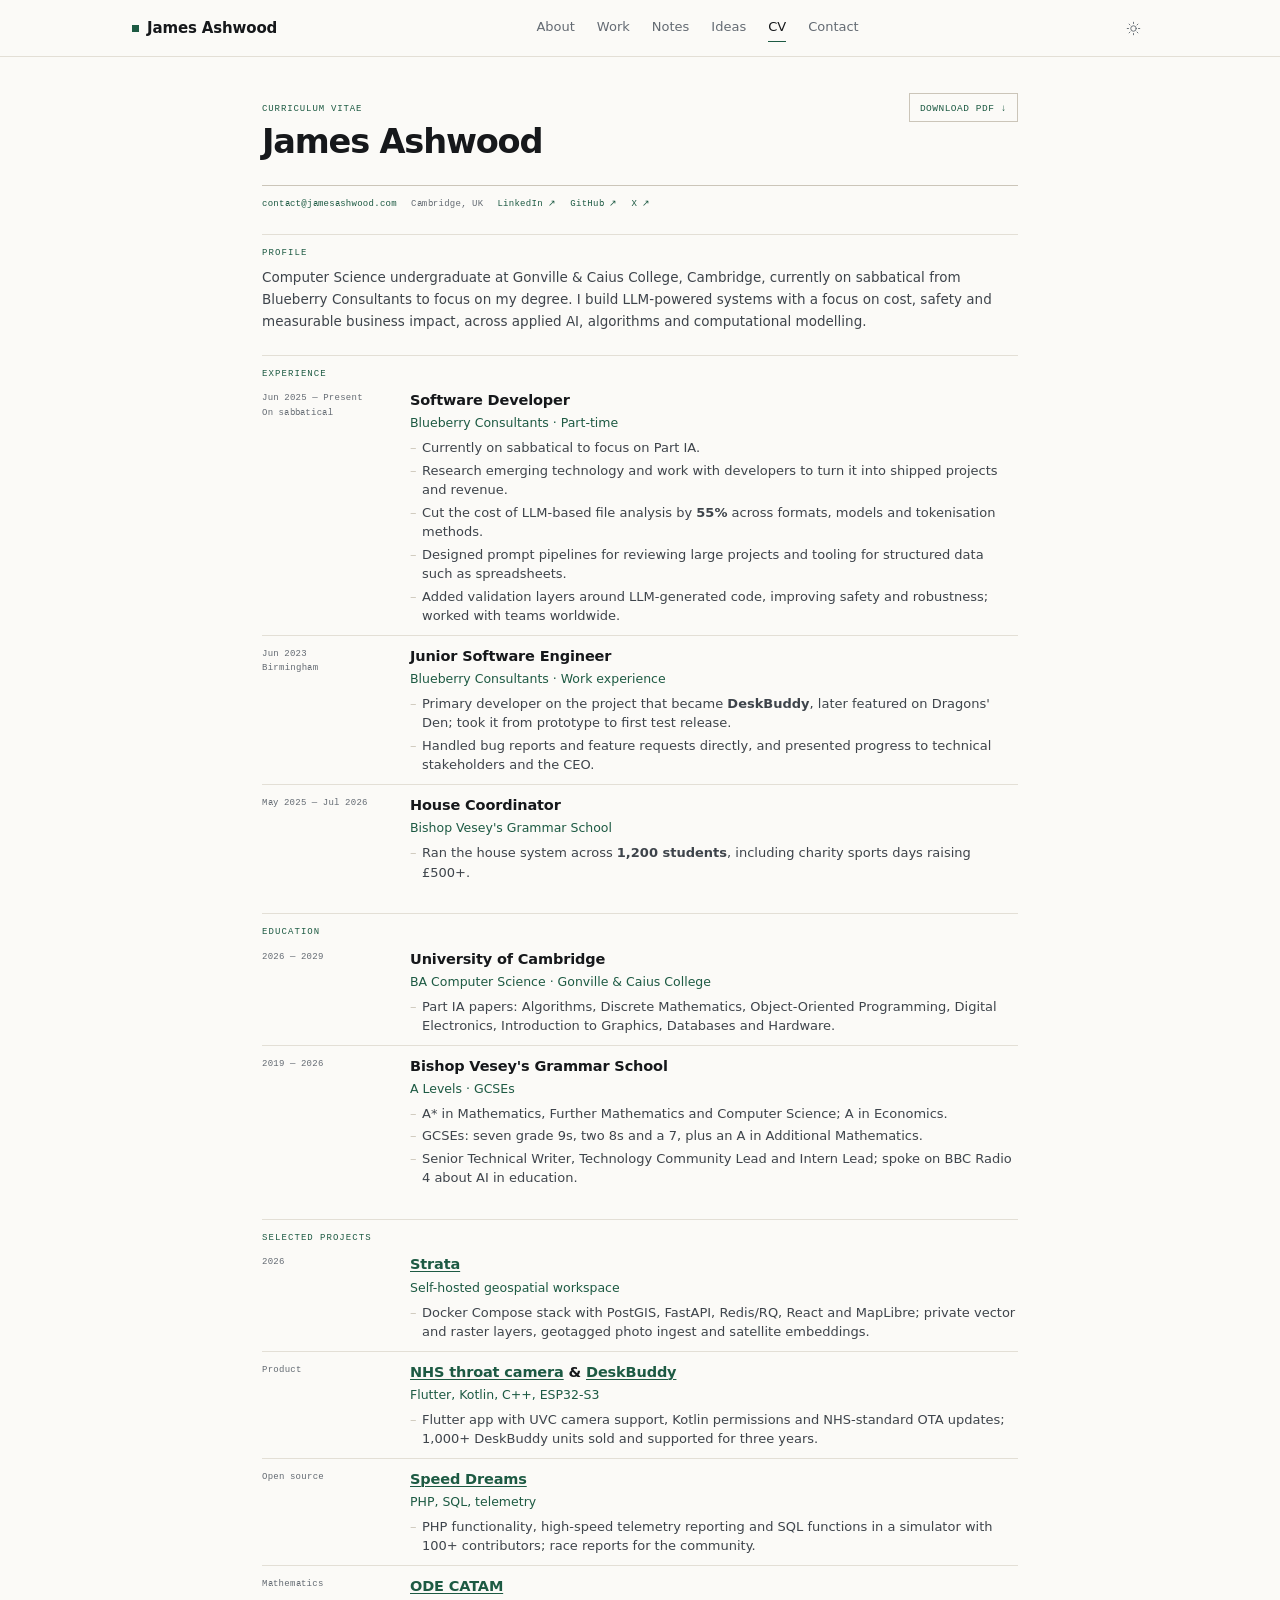
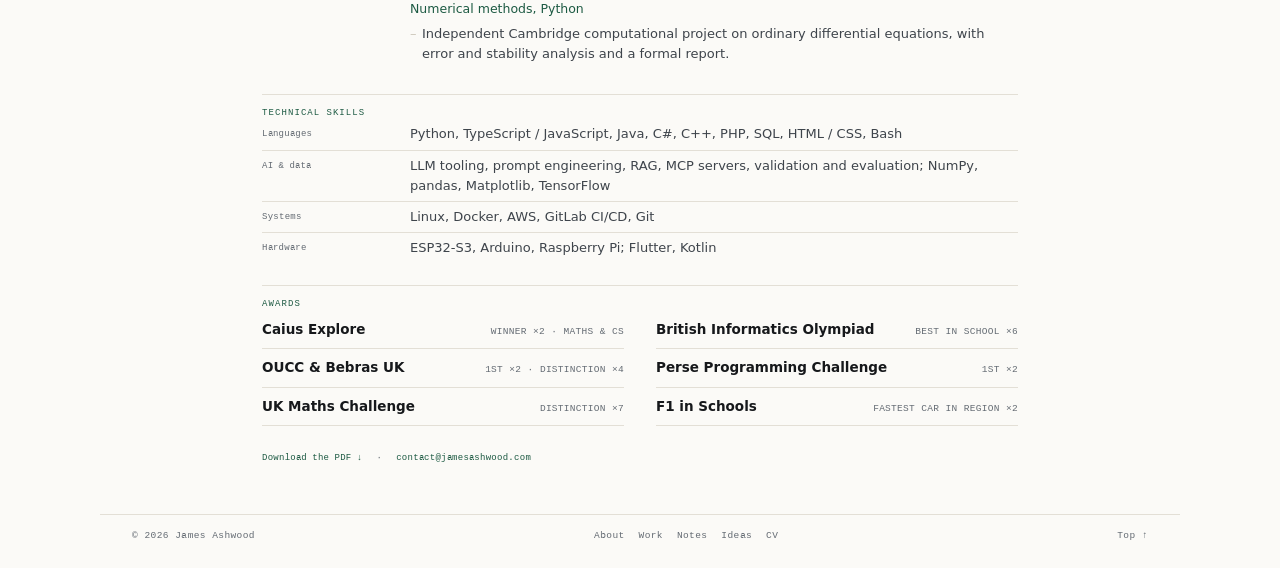
==== cv/index.html @ 09a89faf "jamesashwood.com" ====
<!doctype html>
<html lang="en-GB">
<head>
<meta charset="utf-8">
<meta name="viewport" content="width=device-width, initial-scale=1">
<title>CV — James Ashwood</title>
<meta name="description" content="Curriculum vitae for James Ashwood: software engineer and Computer Science undergraduate at Gonville &amp; Caius, Cambridge.">
<link rel="canonical" href="https://www.jamesashwood.com/cv/">
<meta name="author" content="James Ashwood">
<meta name="theme-color" content="#fbfaf7" media="(prefers-color-scheme: light)">
<meta name="theme-color" content="#101210" media="(prefers-color-scheme: dark)">

<meta property="og:type" content="website">
<meta property="og:url" content="https://www.jamesashwood.com/cv/">
<meta property="og:title" content="CV — James Ashwood">
<meta property="og:description" content="Software engineer and Computer Science undergraduate at Gonville &amp; Caius, Cambridge.">
<meta property="og:image" content="https://www.jamesashwood.com/assets/og.png">
<meta name="twitter:card" content="summary_large_image">

<link rel="icon" href="/assets/favicon.svg?v=5" type="image/svg+xml">
<link rel="preload" href="/assets/fonts/newsreader-latin.woff2" as="font" type="font/woff2" crossorigin>
<link rel="stylesheet" href="/assets/styles.css?v=5">
<script>
  (function () {
    try {
      var saved = localStorage.getItem('theme');
      document.documentElement.dataset.theme = saved || (matchMedia('(prefers-color-scheme: dark)').matches ? 'dark' : 'light');
    } catch (e) {}
  })();
</script>
</head>
<body>
<a class="skip-link" href="#main">Skip to content</a>

<header class="masthead" id="top">
  <div class="shell masthead-inner">
    <a class="wordmark" href="/" aria-label="James Ashwood, home">
      <span class="wordmark-mark" aria-hidden="true"></span>
      <span>James Ashwood</span>
    </a>
    <nav class="nav" id="nav" aria-label="Primary">
      <a href="/">About</a>
      <a href="/work/">Work</a>
      <a href="/notes/">Notes</a>
      <a href="/ideas/">Ideas</a>
      <a class="active" href="/cv/">CV</a>
      <a href="/#contact">Contact</a>
    </nav>
    <div class="masthead-tools">
      <button class="theme-toggle" id="theme-toggle" type="button" aria-label="Switch colour theme">
        <svg class="icon-sun" viewBox="0 0 24 24" aria-hidden="true"><circle cx="12" cy="12" r="4.4"/><path d="M12 2v2M12 20v2M4.93 4.93l1.41 1.41M17.66 17.66l1.41 1.41M2 12h2M20 12h2M4.93 19.07l1.41-1.41M17.66 6.34l1.41-1.41"/></svg>
        <svg class="icon-moon" viewBox="0 0 24 24" aria-hidden="true"><path d="M20 14.5A8.5 8.5 0 0 1 9.5 4a8.5 8.5 0 1 0 10.5 10.5Z"/></svg>
      </button>
      <button class="menu-toggle" id="menu-toggle" type="button" aria-label="Open menu" aria-expanded="false" aria-controls="nav">
        <span></span><span></span>
      </button>
    </div>
  </div>
</header>

<main id="main" class="cv-page">
  <header class="cv-top">
    <div>
      <p class="page-kicker">Curriculum vitae</p>
      <h1>James Ashwood</h1>
    </div>
    <a class="cv-download" href="/cv/james-ashwood-cv.pdf" target="_blank" rel="noopener">Download PDF ↓</a>
  </header>

  <div class="cv-contact">
    <a href="mailto:contact@jamesashwood.com">contact@jamesashwood.com</a>
    <span>Cambridge, UK</span>
    <a href="https://www.linkedin.com/in/james-ashwood-80a840262/" target="_blank" rel="noopener">LinkedIn ↗</a>
    <a href="https://github.com/ja927cam" target="_blank" rel="noopener">GitHub ↗</a>
    <a href="https://x.com/JimmyAshwood" target="_blank" rel="noopener">X ↗</a>
  </div>

  <section class="cv-section">
    <h2>Profile</h2>
    <p>
      Computer Science undergraduate at Gonville &amp; Caius College, Cambridge, currently on
      sabbatical from Blueberry Consultants to focus on my degree. I build LLM-powered systems
      with a focus on cost, safety and measurable business impact, across applied AI, algorithms
      and computational modelling.
    </p>
  </section>

  <section class="cv-section">
    <h2>Experience</h2>

    <div class="cv-role">
      <div class="cv-when">Jun 2025 — Present<br>On sabbatical</div>
      <div>
        <h3>Software Developer</h3>
        <p class="cv-org">Blueberry Consultants · Part-time</p>
        <ul>
          <li>Currently on sabbatical to focus on Part IA.</li>
          <li>Research emerging technology and work with developers to turn it into shipped projects and revenue.</li>
          <li>Cut the cost of LLM-based file analysis by <strong>55%</strong> across formats, models and tokenisation methods.</li>
          <li>Designed prompt pipelines for reviewing large projects and tooling for structured data such as spreadsheets.</li>
          <li>Added validation layers around LLM-generated code, improving safety and robustness; worked with teams worldwide.</li>
        </ul>
      </div>
    </div>

    <div class="cv-role">
      <div class="cv-when">Jun 2023<br>Birmingham</div>
      <div>
        <h3>Junior Software Engineer</h3>
        <p class="cv-org">Blueberry Consultants · Work experience</p>
        <ul>
          <li>Primary developer on the project that became <strong>DeskBuddy</strong>, later featured on Dragons' Den; took it from prototype to first test release.</li>
          <li>Handled bug reports and feature requests directly, and presented progress to technical stakeholders and the CEO.</li>
        </ul>
      </div>
    </div>

    <div class="cv-role">
      <div class="cv-when">May 2025 — Jul 2026</div>
      <div>
        <h3>House Coordinator</h3>
        <p class="cv-org">Bishop Vesey's Grammar School</p>
        <ul>
          <li>Ran the house system across <strong>1,200 students</strong>, including charity sports days raising £500+.</li>
        </ul>
      </div>
    </div>
  </section>

  <section class="cv-section">
    <h2>Education</h2>

    <div class="cv-role">
      <div class="cv-when">2026 — 2029</div>
      <div>
        <h3>University of Cambridge</h3>
        <p class="cv-org">BA Computer Science · Gonville &amp; Caius College</p>
        <ul>
          <li>Part IA papers: Algorithms, Discrete Mathematics, Object-Oriented Programming, Digital Electronics, Introduction to Graphics, Databases and Hardware.</li>
        </ul>
      </div>
    </div>

    <div class="cv-role">
      <div class="cv-when">2019 — 2026</div>
      <div>
        <h3>Bishop Vesey's Grammar School</h3>
        <p class="cv-org">A Levels · GCSEs</p>
        <ul>
          <li>A* in Mathematics, Further Mathematics and Computer Science; A in Economics.</li>
          <li>GCSEs: seven grade 9s, two 8s and a 7, plus an A in Additional Mathematics.</li>
          <li>Senior Technical Writer, Technology Community Lead and Intern Lead; spoke on BBC Radio 4 about AI in education.</li>
        </ul>
      </div>
    </div>
  </section>

  <section class="cv-section">
    <h2>Selected projects</h2>

    <div class="cv-role">
      <div class="cv-when">2026</div>
      <div>
        <h3><a class="inline" href="/work/#strata">Strata</a></h3>
        <p class="cv-org">Self-hosted geospatial workspace</p>
        <ul>
          <li>Docker Compose stack with PostGIS, FastAPI, Redis/RQ, React and MapLibre; private vector and raster layers, geotagged photo ingest and satellite embeddings.</li>
        </ul>
      </div>
    </div>

    <div class="cv-role">
      <div class="cv-when">Product</div>
      <div>
        <h3><a class="inline" href="/work/#nhs">NHS throat camera</a> &amp; <a class="inline" href="/work/#deskbuddy">DeskBuddy</a></h3>
        <p class="cv-org">Flutter, Kotlin, C++, ESP32-S3</p>
        <ul>
          <li>Flutter app with UVC camera support, Kotlin permissions and NHS-standard OTA updates; 1,000+ DeskBuddy units sold and supported for three years.</li>
        </ul>
      </div>
    </div>

    <div class="cv-role">
      <div class="cv-when">Open source</div>
      <div>
        <h3><a class="inline" href="/work/#speed-dreams">Speed Dreams</a></h3>
        <p class="cv-org">PHP, SQL, telemetry</p>
        <ul>
          <li>PHP functionality, high-speed telemetry reporting and SQL functions in a simulator with 100+ contributors; race reports for the community.</li>
        </ul>
      </div>
    </div>

    <div class="cv-role">
      <div class="cv-when">Mathematics</div>
      <div>
        <h3><a class="inline" href="/work/#catam">ODE CATAM</a></h3>
        <p class="cv-org">Numerical methods, Python</p>
        <ul>
          <li>Independent Cambridge computational project on ordinary differential equations, with error and stability analysis and a formal report.</li>
        </ul>
      </div>
    </div>
  </section>

  <section class="cv-section">
    <h2>Technical skills</h2>
    <dl class="cv-skills">
      <div><dt>Languages</dt><dd>Python, TypeScript / JavaScript, Java, C#, C++, PHP, SQL, HTML / CSS, Bash</dd></div>
      <div><dt>AI &amp; data</dt><dd>LLM tooling, prompt engineering, RAG, MCP servers, validation and evaluation; NumPy, pandas, Matplotlib, TensorFlow</dd></div>
      <div><dt>Systems</dt><dd>Linux, Docker, AWS, GitLab CI/CD, Git</dd></div>
      <div><dt>Hardware</dt><dd>ESP32-S3, Arduino, Raspberry Pi; Flutter, Kotlin</dd></div>
    </dl>
  </section>

  <section class="cv-section">
    <h2>Awards</h2>
    <ul class="awards">
      <li><span class="award-name">Caius Explore</span><span class="award-detail">Winner ×2 · Maths &amp; CS</span></li>
      <li><span class="award-name">British Informatics Olympiad</span><span class="award-detail">Best in School ×6</span></li>
      <li><span class="award-name">OUCC &amp; Bebras UK</span><span class="award-detail">1st ×2 · Distinction ×4</span></li>
      <li><span class="award-name">Perse Programming Challenge</span><span class="award-detail">1st ×2</span></li>
      <li><span class="award-name">UK Maths Challenge</span><span class="award-detail">Distinction ×7</span></li>
      <li><span class="award-name">F1 in Schools</span><span class="award-detail">Fastest car in region ×2</span></li>
    </ul>
  </section>

  <p class="cv-contact" style="margin-top: 24px;">
    <a href="/cv/james-ashwood-cv.pdf" target="_blank" rel="noopener">Download the PDF ↓</a>
    <span>·</span>
    <a href="mailto:contact@jamesashwood.com">contact@jamesashwood.com</a>
  </p>
</main>

<footer class="site-footer shell">
  <p>© <span id="year">2026</span> James Ashwood</p>
  <nav class="footer-links" aria-label="Footer">
    <a href="/">About</a>
    <a href="/work/">Work</a>
    <a href="/notes/">Notes</a>
    <a href="/ideas/">Ideas</a>
    <a href="/cv/">CV</a>
  </nav>
  <a href="#top" class="to-top">Top <span aria-hidden="true">↑</span></a>
</footer>

<script src="/assets/main.js?v=5" defer></script>
</body>
</html>
---- assets/styles.css ----
/* ==========================================================================
   jamesashwood.com — working site
   UI: system sans + IBM Plex Mono; essays: Newsreader
   ========================================================================== */

@font-face {
  font-family: "Newsreader";
  src: url("fonts/newsreader-latin.woff2") format("woff2");
  font-weight: 200 800;
  font-style: normal;
  font-display: swap;
}
@font-face {
  font-family: "Newsreader";
  src: url("fonts/newsreader-italic-latin.woff2") format("woff2");
  font-weight: 200 800;
  font-style: italic;
  font-display: swap;
}
@font-face {
  font-family: "IBM Plex Mono";
  src: url("fonts/plex-mono-400.woff2") format("woff2");
  font-weight: 400;
  font-style: normal;
  font-display: swap;
}
@font-face {
  font-family: "IBM Plex Mono";
  src: url("fonts/plex-mono-500.woff2") format("woff2");
  font-weight: 500;
  font-style: normal;
  font-display: swap;
}

:root {
  --bg: #fbfaf7;
  --surface: #ffffff;
  --surface-2: #f3f0e9;
  --ink: #16181b;
  --ink-soft: #3e444b;
  --muted: #646b73;
  --rule: #e3dfd6;
  --rule-strong: #cbc5b9;
  --accent: #1d5a43;
  --accent-hover: #143f2f;
  --accent-soft: #edf4ef;
  --on-accent: #ffffff;
  --sans: "Adwaita Sans", "Inter", system-ui, -apple-system, BlinkMacSystemFont, "Segoe UI", sans-serif;
  --serif: "Newsreader", "Iowan Old Style", "Palatino Linotype", Palatino, "Book Antiqua", Georgia, serif;
  --mono: "IBM Plex Mono", "SFMono-Regular", ui-monospace, "Cascadia Code", Menlo, Consolas, monospace;
  --shell: 1080px;
  --gutter: clamp(18px, 4vw, 32px);
}

html[data-theme="dark"] {
  --bg: #101210;
  --surface: #161915;
  --surface-2: #1c1f1a;
  --ink: #e9e6dd;
  --ink-soft: #c3c1b7;
  --muted: #999d92;
  --rule: #2a2e27;
  --rule-strong: #3e4339;
  --accent: #8fc3a4;
  --accent-hover: #b1d8bf;
  --accent-soft: #1a291f;
  --on-accent: #101210;
}

*, *::before, *::after { box-sizing: border-box; }

html {
  scroll-behavior: smooth;
  scroll-padding-top: 76px;
  -webkit-text-size-adjust: 100%;
}

body {
  margin: 0;
  background: var(--bg);
  color: var(--ink);
  font-family: var(--sans);
  font-size: 16px;
  line-height: 1.6;
  -webkit-font-smoothing: antialiased;
  text-rendering: optimizeLegibility;
}

::selection { background: var(--accent); color: var(--on-accent); }

h1, h2, h3, h4, p, ul, ol, dl, dd, blockquote, figure { margin: 0; }
ul, ol { padding: 0; list-style: none; }
a { color: inherit; }
img, svg { display: block; max-width: 100%; }
em { font-style: italic; }

:focus-visible {
  outline: 2px solid var(--accent);
  outline-offset: 3px;
  border-radius: 2px;
}

.shell {
  width: 100%;
  max-width: var(--shell);
  margin-inline: auto;
  padding-inline: var(--gutter);
}

.mono-label {
  display: block;
  font-family: var(--mono);
  font-size: 9.5px;
  font-weight: 500;
  letter-spacing: 0.12em;
  text-transform: uppercase;
  color: var(--muted);
}

.muted { color: var(--muted); }
.period { color: var(--accent); }

.skip-link {
  position: fixed;
  top: -80px;
  left: 16px;
  z-index: 300;
  padding: 8px 14px;
  background: var(--ink);
  color: var(--bg);
  border-radius: 3px;
  font-family: var(--mono);
  font-size: 11px;
  text-decoration: none;
  transition: top 0.2s ease;
}
.skip-link:focus { top: 10px; }

/* Links ----------------------------------------------------------------- */

.prose a,
a.inline {
  color: var(--accent);
  text-decoration: underline;
  text-decoration-thickness: 1px;
  text-underline-offset: 2px;
  transition: color 0.15s ease;
}
.prose a:hover,
a.inline:hover { color: var(--accent-hover); }

/* Masthead -------------------------------------------------------------- */

.masthead {
  position: sticky;
  top: 0;
  z-index: 100;
  background: color-mix(in srgb, var(--bg) 94%, transparent);
  -webkit-backdrop-filter: blur(10px);
  backdrop-filter: blur(10px);
  border-bottom: 1px solid var(--rule);
}

.masthead-inner {
  display: flex;
  align-items: center;
  justify-content: space-between;
  gap: 24px;
  height: 56px;
}

.wordmark {
  display: inline-flex;
  align-items: center;
  gap: 8px;
  font-size: 15px;
  font-weight: 650;
  letter-spacing: -0.01em;
  text-decoration: none;
  white-space: nowrap;
}

.wordmark-mark {
  width: 7px;
  height: 7px;
  background: var(--accent);
  flex: none;
}

.nav {
  display: flex;
  align-items: center;
  gap: 22px;
}

.nav a {
  padding: 3px 0;
  font-size: 13px;
  text-decoration: none;
  color: var(--muted);
  border-bottom: 1px solid transparent;
  transition: color 0.15s ease, border-color 0.15s ease;
}
.nav a:hover { color: var(--ink); }
.nav a.active {
  color: var(--ink);
  border-bottom-color: var(--accent);
}

.masthead-tools {
  display: flex;
  align-items: center;
  gap: 6px;
}

.theme-toggle,
.menu-toggle {
  display: grid;
  place-items: center;
  width: 30px;
  height: 30px;
  padding: 0;
  border: 1px solid transparent;
  border-radius: 3px;
  background: transparent;
  color: var(--muted);
  cursor: pointer;
  transition: color 0.15s ease, border-color 0.15s ease;
}
.theme-toggle:hover,
.menu-toggle:hover { color: var(--ink); border-color: var(--rule); }

.theme-toggle svg {
  width: 15px;
  height: 15px;
  fill: none;
  stroke: currentColor;
  stroke-width: 1.5;
  stroke-linecap: round;
  stroke-linejoin: round;
}

html[data-theme="dark"] .icon-sun,
html[data-theme="light"] .icon-moon { display: none; }

.menu-toggle { display: none; }
.menu-toggle span {
  width: 14px;
  height: 1px;
  background: currentColor;
  transition: transform 0.2s ease;
}
.menu-toggle span + span { margin-top: 4px; }
.menu-toggle[aria-expanded="true"] span:first-child { transform: translateY(2.5px) rotate(45deg); }
.menu-toggle[aria-expanded="true"] span:last-child { transform: translateY(-2.5px) rotate(-45deg); }

/* Intro ----------------------------------------------------------------- */

.intro {
  display: grid;
  grid-template-columns: minmax(0, 1fr) 286px;
  gap: clamp(32px, 5vw, 52px);
  padding-top: 38px;
  padding-bottom: 18px;
}

.intro-main h1 {
  font-size: clamp(2rem, 4vw, 2.65rem);
  font-weight: 650;
  line-height: 1.1;
  letter-spacing: -0.035em;
}

.role {
  margin-top: 4px;
  font-family: var(--mono);
  font-size: 9.5px;
  letter-spacing: 0.1em;
  text-transform: uppercase;
  color: var(--accent);
}

.lede {
  max-width: 38rem;
  margin-top: 18px;
  font-size: 17.5px;
  line-height: 1.55;
  color: var(--ink);
}

.prose { max-width: 42rem; margin-top: 16px; }

.prose p {
  margin-top: 13px;
  font-size: 15.5px;
  line-height: 1.68;
  color: var(--ink-soft);
}

.prose p:first-child { margin-top: 0; }
.prose strong { color: var(--ink); font-weight: 650; }

.intro-note {
  margin-top: 16px;
  padding-top: 12px;
  border-top: 1px solid var(--rule);
  font-family: var(--mono);
  font-size: 9.5px;
  letter-spacing: 0.04em;
  color: var(--muted);
}

/* Sidebar --------------------------------------------------------------- */

.sidebar {
  align-self: start;
  position: sticky;
  top: 72px;
  padding: 0 16px;
  border: 1px solid var(--rule);
  border-top: 2px solid var(--accent);
  background: var(--surface);
  font-size: 12.5px;
}

.side-block {
  padding: 14px 0;
  border-bottom: 1px solid var(--rule);
}
.side-block:last-child { border-bottom: 0; }

.side-head {
  margin-bottom: 8px;
  font-family: var(--mono);
  font-size: 9px;
  font-weight: 500;
  letter-spacing: 0.12em;
  text-transform: uppercase;
  color: var(--accent);
}

.side-list > div {
  display: grid;
  grid-template-columns: 62px minmax(0, 1fr);
  gap: 8px;
  padding: 2px 0;
}
.side-list dt {
  font-family: var(--mono);
  font-size: 9px;
  letter-spacing: 0.04em;
  color: var(--muted);
}
.side-list dd { line-height: 1.45; }
.side-list a,
.side-links a {
  color: var(--ink);
  text-decoration: none;
  border-bottom: 1px solid var(--rule-strong);
  transition: color 0.15s ease, border-color 0.15s ease;
}
.side-list a:hover,
.side-links a:hover { color: var(--accent); border-color: var(--accent); }

.side-now li {
  padding: 2px 0;
  line-height: 1.45;
  color: var(--ink-soft);
}
.side-now strong { color: var(--ink); font-weight: 600; }

.side-links li { padding: 2px 0; line-height: 1.45; }

.side-block p { line-height: 1.45; color: var(--ink-soft); }

/* Blocks ---------------------------------------------------------------- */

.block {
  margin-top: 30px;
  padding-top: 20px;
  border-top: 1px solid var(--rule);
}

.block-head {
  display: flex;
  align-items: baseline;
  justify-content: space-between;
  gap: 20px;
  margin-bottom: 12px;
}

.block-head h2 {
  font-size: 1.3rem;
  font-weight: 650;
  letter-spacing: -0.02em;
}

.block-head a {
  font-family: var(--mono);
  font-size: 9.5px;
  letter-spacing: 0.06em;
  text-transform: uppercase;
  text-decoration: none;
  color: var(--accent);
  white-space: nowrap;
  border-bottom: 1px solid transparent;
  transition: border-color 0.15s ease;
}
.block-head a:hover { border-color: var(--accent); }

/* Work ------------------------------------------------------------------ */

.work-grid {
  display: grid;
  grid-template-columns: 1fr 1fr;
  gap: 0 32px;
}

.work {
  padding: 12px 0;
  border-bottom: 1px solid var(--rule);
}

.work h3 {
  font-size: 16px;
  font-weight: 650;
  line-height: 1.3;
  letter-spacing: -0.01em;
}
.work h3 a {
  text-decoration: none;
  color: var(--ink);
  transition: color 0.15s ease;
}
.work h3 a:hover { color: var(--accent); }

.work-meta {
  margin-top: 2px;
  font-family: var(--mono);
  font-size: 9.5px;
  letter-spacing: 0.05em;
  text-transform: uppercase;
  color: var(--muted);
}

.work p {
  margin-top: 5px;
  font-size: 13.5px;
  line-height: 1.55;
  color: var(--ink-soft);
}

.work-tags {
  margin-top: 6px;
  font-family: var(--mono);
  font-size: 9.5px;
  letter-spacing: 0.03em;
  text-transform: uppercase;
  color: var(--muted);
}

/* Experience ------------------------------------------------------------ */

.exp-list { border-top: 1px solid var(--rule); }

.exp {
  display: grid;
  grid-template-columns: 86px minmax(0, 1fr);
  gap: 18px;
  padding: 12px 0;
  border-bottom: 1px solid var(--rule);
}

.exp-date {
  padding-top: 2px;
  font-family: var(--mono);
  font-size: 9px;
  letter-spacing: 0.04em;
  color: var(--muted);
}

.exp h3 {
  font-size: 15px;
  font-weight: 650;
  letter-spacing: -0.01em;
}

.exp-org {
  margin-top: 1px;
  font-size: 12.5px;
  color: var(--accent);
}

.exp p {
  margin-top: 4px;
  font-size: 13.5px;
  line-height: 1.55;
  color: var(--ink-soft);
}

/* Split (notes + ideas) ------------------------------------------------- */

.split {
  display: grid;
  grid-template-columns: 1fr 1fr;
  gap: 40px;
}
.split .block { margin-top: 30px; }

.note-list { border-top: 1px solid var(--rule); }

.note-item {
  display: block;
  padding: 10px 0;
  border-bottom: 1px solid var(--rule);
  text-decoration: none;
}

.note-item time {
  display: block;
  font-family: var(--mono);
  font-size: 9.5px;
  letter-spacing: 0.04em;
  text-transform: uppercase;
  color: var(--muted);
}

.note-item h3 {
  margin-top: 2px;
  font-size: 15px;
  font-weight: 650;
  line-height: 1.3;
  letter-spacing: -0.01em;
  transition: color 0.15s ease;
}

.note-item p {
  max-width: 42rem;
  margin-top: 3px;
  font-size: 13px;
  line-height: 1.5;
  color: var(--ink-soft);
}

.note-item:hover h3 { color: var(--accent); }

.note-len {
  display: none;
}

/* Ideas ----------------------------------------------------------------- */

.idea-list { border-top: 1px solid var(--rule); }

.idea {
  display: grid;
  grid-template-columns: 24px minmax(0, 1fr) 92px;
  gap: 10px;
  padding: 10px 0;
  border-bottom: 1px solid var(--rule);
}

.idea-num {
  padding-top: 2px;
  font-family: var(--mono);
  font-size: 9px;
  color: var(--muted);
}

.idea h3 {
  font-size: 15px;
  font-weight: 650;
  line-height: 1.3;
  letter-spacing: -0.01em;
}

.idea h3 a {
  text-decoration: none;
  color: var(--ink);
  transition: color 0.15s ease;
}
.idea h3 a:hover { color: var(--accent); }

.idea p {
  max-width: 42rem;
  margin-top: 3px;
  font-size: 13px;
  line-height: 1.5;
  color: var(--ink-soft);
}

.idea-tags {
  display: flex;
  flex-wrap: wrap;
  margin-top: 5px;
  font-family: var(--mono);
  font-size: 9.5px;
  letter-spacing: 0.03em;
  text-transform: uppercase;
  color: var(--muted);
}
.idea-tags li + li::before {
  content: "·";
  margin: 0 6px;
  color: var(--rule-strong);
}

.idea-status {
  padding-top: 2px;
  font-family: var(--mono);
  font-size: 9px;
  letter-spacing: 0.05em;
  text-transform: uppercase;
  color: var(--muted);
  text-align: right;
}

.split .idea { grid-template-columns: 24px minmax(0, 1fr); }
.split .idea-status { display: none; }

/* Awards ---------------------------------------------------------------- */

.awards {
  display: grid;
  grid-template-columns: 1fr 1fr;
  gap: 0 32px;
}

.awards li {
  display: flex;
  align-items: baseline;
  justify-content: space-between;
  gap: 16px;
  padding: 8px 0;
  border-bottom: 1px solid var(--rule);
}

.award-name { font-size: 13.5px; font-weight: 550; }

.award-detail {
  font-family: var(--mono);
  font-size: 9.5px;
  letter-spacing: 0.03em;
  text-transform: uppercase;
  color: var(--muted);
  text-align: right;
}

/* Contact --------------------------------------------------------------- */

.contact {
  display: grid;
  grid-template-columns: minmax(0, 1fr) auto;
  align-items: end;
  gap: 24px;
  margin-top: 36px;
  padding: 24px 0 34px;
  border-top: 1px solid var(--rule-strong);
}

.contact h2 {
  font-size: 1.3rem;
  font-weight: 650;
  letter-spacing: -0.02em;
}

.contact p {
  max-width: 32rem;
  margin-top: 5px;
  font-size: 13.5px;
  line-height: 1.55;
  color: var(--ink-soft);
}

.contact-email {
  display: inline-block;
  font-size: clamp(1.05rem, 2vw, 1.35rem);
  font-weight: 600;
  letter-spacing: -0.01em;
  color: var(--accent);
  text-decoration: none;
  border-bottom: 1px solid var(--accent);
  padding-bottom: 2px;
}
.contact-email:hover { color: var(--accent-hover); }

.contact-links {
  display: flex;
  flex-wrap: wrap;
  gap: 6px 16px;
  margin-top: 9px;
  font-family: var(--mono);
  font-size: 9.5px;
  letter-spacing: 0.05em;
  text-transform: uppercase;
}

.contact-links a {
  color: var(--muted);
  text-decoration: none;
  transition: color 0.15s ease;
}
.contact-links a:hover { color: var(--accent); }

/* Footer ---------------------------------------------------------------- */

.site-footer {
  display: flex;
  flex-wrap: wrap;
  align-items: baseline;
  justify-content: space-between;
  gap: 6px 24px;
  padding-top: 12px;
  padding-bottom: 26px;
  border-top: 1px solid var(--rule);
  font-family: var(--mono);
  font-size: 9.5px;
  letter-spacing: 0.04em;
  color: var(--muted);
}

.footer-links { display: flex; flex-wrap: wrap; gap: 6px 14px; }
.footer-links a {
  color: var(--muted);
  text-decoration: none;
  transition: color 0.15s ease;
}
.footer-links a:hover { color: var(--accent); }

.to-top { text-decoration: none; color: var(--muted); }
.to-top:hover { color: var(--accent); }

/* Page heads (work, notes, ideas, CV) ----------------------------------- */

.page-head {
  padding-top: 38px;
  padding-bottom: 22px;
  border-bottom: 1px solid var(--rule-strong);
}

.page-head h1 {
  font-size: clamp(1.9rem, 4vw, 2.5rem);
  font-weight: 650;
  line-height: 1.1;
  letter-spacing: -0.035em;
}

.page-intro {
  max-width: 38rem;
  margin-top: 10px;
  font-size: 15px;
  line-height: 1.6;
  color: var(--ink-soft);
}

.page-meta {
  display: flex;
  flex-wrap: wrap;
  align-items: baseline;
  justify-content: space-between;
  gap: 8px 20px;
  margin-top: 14px;
  font-family: var(--mono);
  font-size: 9px;
  letter-spacing: 0.04em;
  text-transform: uppercase;
  color: var(--muted);
}

.page-meta a {
  color: var(--accent);
  text-decoration: none;
  border-bottom: 1px solid transparent;
}
.page-meta a:hover { border-color: var(--accent); }

.page-section { padding-bottom: 38px; }

.page-kicker {
  font-family: var(--mono);
  font-size: 9px;
  letter-spacing: 0.1em;
  text-transform: uppercase;
  color: var(--accent);
}

/* Work page ------------------------------------------------------------- */

.featured {
  margin-top: 22px;
  padding: 18px;
  border: 1px solid var(--rule);
  border-left: 2px solid var(--accent);
  background: var(--surface);
}

.featured h2 {
  font-size: 1.25rem;
  font-weight: 650;
  letter-spacing: -0.02em;
}

.featured-meta {
  margin-top: 3px;
  font-family: var(--mono);
  font-size: 9.5px;
  letter-spacing: 0.05em;
  text-transform: uppercase;
  color: var(--muted);
}

.featured p {
  max-width: 44rem;
  margin-top: 8px;
  font-size: 14px;
  line-height: 1.6;
  color: var(--ink-soft);
}

.featured-tags {
  display: flex;
  flex-wrap: wrap;
  gap: 4px 12px;
  margin-top: 10px;
  font-family: var(--mono);
  font-size: 9.5px;
  letter-spacing: 0.04em;
  text-transform: uppercase;
  color: var(--muted);
}
.featured-tags li::before { content: "· "; color: var(--rule-strong); }
.featured-tags li:first-child::before { content: ""; }

.featured-links {
  display: flex;
  gap: 16px;
  margin-top: 12px;
  font-family: var(--mono);
  font-size: 9px;
  letter-spacing: 0.05em;
  text-transform: uppercase;
}
.featured-links a {
  color: var(--accent);
  text-decoration: none;
  border-bottom: 1px solid transparent;
}
.featured-links a:hover { border-color: var(--accent); }

.work-detail {
  display: grid;
  grid-template-columns: 220px minmax(0, 1fr);
  gap: 24px;
  padding: 14px 0;
  border-bottom: 1px solid var(--rule);
}

.work-detail h3 {
  font-size: 15px;
  font-weight: 650;
  line-height: 1.3;
  letter-spacing: -0.01em;
}

.work-detail .work-meta { margin-top: 3px; }

.work-detail p {
  max-width: 44rem;
  margin-top: 0;
  font-size: 13.5px;
  line-height: 1.6;
  color: var(--ink-soft);
}

.work-detail .work-tags { margin-top: 6px; }

/* CV page --------------------------------------------------------------- */

.cv-page {
  width: min(100%, 820px);
  margin-inline: auto;
  padding: 36px var(--gutter) 48px;
}

.cv-page h1 {
  font-size: 2.1rem;
  font-weight: 650;
  letter-spacing: -0.035em;
}

.cv-top {
  display: flex;
  flex-wrap: wrap;
  align-items: baseline;
  justify-content: space-between;
  gap: 12px 24px;
  padding-bottom: 16px;
  border-bottom: 1px solid var(--rule-strong);
}

.cv-download {
  font-family: var(--mono);
  font-size: 9.5px;
  letter-spacing: 0.05em;
  text-transform: uppercase;
  text-decoration: none;
  color: var(--accent);
  border: 1px solid var(--rule-strong);
  padding: 6px 10px;
  transition: border-color 0.15s ease, background 0.15s ease;
}
.cv-download:hover { border-color: var(--accent); background: var(--accent-soft); }

.cv-section {
  margin-top: 22px;
  padding-top: 10px;
  border-top: 1px solid var(--rule);
}

.cv-section h2 {
  font-family: var(--mono);
  font-size: 9px;
  font-weight: 500;
  letter-spacing: 0.12em;
  text-transform: uppercase;
  color: var(--accent);
}

.cv-section > p,
.cv-section > .cv-note {
  margin-top: 7px;
  font-size: 13.5px;
  line-height: 1.65;
  color: var(--ink-soft);
}

.cv-role {
  display: grid;
  grid-template-columns: 130px minmax(0, 1fr);
  gap: 18px;
  padding: 9px 0;
  border-bottom: 1px solid var(--rule);
}
.cv-role:last-child { border-bottom: 0; }

.cv-when {
  padding-top: 1px;
  font-family: var(--mono);
  font-size: 9px;
  letter-spacing: 0.03em;
  color: var(--muted);
}

.cv-role h3 {
  font-size: 14.5px;
  font-weight: 650;
  letter-spacing: -0.01em;
}

.cv-org {
  margin-top: 1px;
  font-size: 12.5px;
  color: var(--accent);
}

.cv-role ul {
  margin-top: 5px;
  display: grid;
  gap: 3px;
}

.cv-role li {
  position: relative;
  padding-left: 12px;
  font-size: 13px;
  line-height: 1.5;
  color: var(--ink-soft);
}
.cv-role li::before {
  content: "–";
  position: absolute;
  left: 0;
  color: var(--rule-strong);
}

.cv-skills > div {
  display: grid;
  grid-template-columns: 130px minmax(0, 1fr);
  gap: 18px;
  padding: 5px 0;
  border-bottom: 1px solid var(--rule);
  font-size: 13px;
}
.cv-skills > div:last-child { border-bottom: 0; }
.cv-skills dt {
  font-family: var(--mono);
  font-size: 9px;
  letter-spacing: 0.03em;
  color: var(--muted);
  padding-top: 2px;
}
.cv-skills dd { color: var(--ink-soft); line-height: 1.55; }

/* Article --------------------------------------------------------------- */

.post {
  width: min(100%, 760px);
  margin-inline: auto;
  padding: 38px var(--gutter) 52px;
}

.back-link {
  display: inline-flex;
  align-items: baseline;
  gap: 6px;
  margin-bottom: 28px;
  font-family: var(--mono);
  font-size: 9px;
  letter-spacing: 0.05em;
  text-transform: uppercase;
  text-decoration: none;
  color: var(--muted);
  transition: color 0.15s ease;
}
.back-link:hover { color: var(--accent); }

.post-head {
  padding-bottom: 20px;
  margin-bottom: 24px;
  border-bottom: 1px solid var(--rule-strong);
}

.post-head h1 {
  margin-top: 10px;
  font-family: var(--serif);
  font-size: clamp(2rem, 4.6vw, 3.1rem);
  font-weight: 450;
  line-height: 1.06;
  letter-spacing: -0.035em;
}

.post-dek {
  max-width: 34rem;
  margin-top: 10px;
  font-family: var(--serif);
  font-size: 18px;
  font-style: italic;
  line-height: 1.45;
  color: var(--ink-soft);
}

.post-meta {
  display: flex;
  flex-wrap: wrap;
  gap: 6px 18px;
  margin-top: 14px;
  font-family: var(--mono);
  font-size: 9.5px;
  letter-spacing: 0.05em;
  text-transform: uppercase;
  color: var(--muted);
}

.post-body {
  font-family: var(--serif);
  font-size: 18px;
  line-height: 1.75;
  color: var(--ink-soft);
}

.post-body > p + p { margin-top: 18px; }
.post-body > p + h2 { margin-top: 32px; }
.post-body > p + h3 { margin-top: 26px; }

.post-body h2 {
  margin-bottom: 8px;
  font-family: var(--sans);
  font-size: 1.35rem;
  font-weight: 650;
  line-height: 1.25;
  letter-spacing: -0.02em;
  color: var(--ink);
}

.post-body h3 {
  margin-top: 22px;
  margin-bottom: 6px;
  font-family: var(--sans);
  font-size: 1.05rem;
  font-weight: 650;
  line-height: 1.3;
  color: var(--ink);
}

.post-body ul,
.post-body ol {
  display: grid;
  gap: 7px;
  margin: 16px 0;
  padding-left: 1.2em;
}
.post-body ul { list-style: disc; }
.post-body ol { list-style: decimal; }
.post-body li { padding-left: 2px; }
.post-body li::marker { color: var(--accent); }

.post-body a {
  color: var(--accent);
  text-decoration: underline;
  text-decoration-thickness: 1px;
  text-underline-offset: 2px;
}
.post-body a:hover { color: var(--accent-hover); }

.post-body strong { color: var(--ink); font-weight: 600; }

.post-body blockquote {
  margin: 24px 0;
  padding-left: 18px;
  border-left: 2px solid var(--accent);
  font-size: 19px;
  font-style: italic;
  line-height: 1.5;
  color: var(--ink);
}

.post-body code {
  padding: 1px 4px;
  border: 1px solid var(--rule);
  background: var(--surface-2);
  font-family: var(--mono);
  font-size: 0.78em;
}

.post-body pre {
  margin: 20px 0;
  padding: 14px 16px;
  border: 1px solid var(--rule);
  background: var(--surface-2);
  overflow-x: auto;
  font-size: 12.5px;
  line-height: 1.55;
}
.post-body pre code { padding: 0; border: 0; background: none; }

.post-body hr { margin: 28px 0; border: 0; border-top: 1px solid var(--rule); }

.post-foot {
  display: flex;
  flex-wrap: wrap;
  align-items: baseline;
  justify-content: space-between;
  gap: 10px 20px;
  margin-top: 34px;
  padding-top: 14px;
  border-top: 1px solid var(--rule);
  font-family: var(--mono);
  font-size: 9.5px;
  letter-spacing: 0.04em;
  text-transform: uppercase;
  color: var(--muted);
}

.post-foot a {
  color: var(--accent);
  text-decoration: none;
  border-bottom: 1px solid transparent;
}
.post-foot a:hover { border-color: var(--accent); }

/* Responsive ------------------------------------------------------------ */

@media (max-width: 940px) {
  .intro { grid-template-columns: 1fr; }
  .sidebar {
    position: static;
    display: grid;
    grid-template-columns: 1fr 1fr;
    gap: 0 22px;
    padding: 0 16px;
  }
  .side-block { border-bottom: 1px solid var(--rule); }
  .side-block:nth-last-child(-n+2) { border-bottom: 0; }
}

@media (max-width: 820px) {
  .menu-toggle { display: grid; }

  .nav {
    position: absolute;
    top: 56px;
    left: var(--gutter);
    right: var(--gutter);
    display: none;
    flex-direction: column;
    align-items: stretch;
    gap: 0;
    padding: 4px 14px;
    background: var(--surface);
    border: 1px solid var(--rule);
    box-shadow: 0 12px 24px rgba(0, 0, 0, 0.08);
  }
  .nav[data-open="true"] { display: flex; }
  .nav a {
    padding: 10px 0;
    font-size: 13px;
    border-bottom: 1px solid var(--rule);
    border-left: 0;
  }
  .nav a:last-child { border-bottom: 1px solid var(--rule); }
  .nav a.active { border-bottom-color: var(--rule); color: var(--accent); }

  .work-grid { grid-template-columns: 1fr; }
  .split { grid-template-columns: 1fr; gap: 0; }
  .awards { grid-template-columns: 1fr; }
  .contact { grid-template-columns: 1fr; align-items: start; }
  .work-detail { grid-template-columns: 1fr; gap: 6px; }
}

@media (max-width: 600px) {
  body { font-size: 15.5px; }
  .idea { grid-template-columns: 24px minmax(0, 1fr); }
  .idea-status { grid-column: 2; padding-top: 0; text-align: left; }
  .intro { padding-top: 26px; }
  .lede { font-size: 16.5px; }
  .sidebar { grid-template-columns: 1fr; }
  .side-block:nth-last-child(-n+2) { border-bottom: 1px solid var(--rule); }
  .side-block:last-child { border-bottom: 0; }
  .exp { grid-template-columns: 1fr; gap: 4px; }
  .cv-role { grid-template-columns: 1fr; gap: 3px; }
  .cv-skills > div { grid-template-columns: 1fr; gap: 2px; }
  .cv-when { padding-top: 0; }
  .post-body { font-size: 17px; }
  .post-body h2 { font-size: 1.2rem; }
  .awards li { flex-direction: column; gap: 1px; }
  .award-detail { text-align: left; }
  .site-footer { flex-direction: column; align-items: flex-start; }
}

/* Motion ---------------------------------------------------------------- */

@media (prefers-reduced-motion: reduce) {
  html { scroll-behavior: auto; }
  *, *::before, *::after {
    animation-duration: 0.01ms !important;
    animation-iteration-count: 1 !important;
    transition-duration: 0.01ms !important;
  }
}

/* Print ----------------------------------------------------------------- */

@media print {
  .masthead, .sidebar, .contact-links, .site-footer, .to-top, .back-link { display: none; }
  body { background: #fff; color: #000; }
  .intro { grid-template-columns: 1fr; }
  .block { break-inside: avoid; }
}

/* Shared kicker + CV contact line */
.kicker {
  display: flex;
  align-items: center;
  gap: 7px;
  font-family: var(--mono);
  font-size: 9px;
  letter-spacing: 0.09em;
  text-transform: uppercase;
  color: var(--accent);
}
.kicker-dot {
  width: 5px;
  height: 5px;
  border-radius: 50%;
  background: var(--accent);
  flex: none;
}
.kicker-sep { color: var(--rule-strong); }

.cv-contact {
  display: flex;
  flex-wrap: wrap;
  gap: 5px 14px;
  margin-top: 10px;
  font-family: var(--mono);
  font-size: 9px;
  letter-spacing: 0.03em;
  color: var(--muted);
}
.cv-contact a {
  color: var(--accent);
  text-decoration: none;
  border-bottom: 1px solid transparent;
}
.cv-contact a:hover { border-color: var(--accent); }
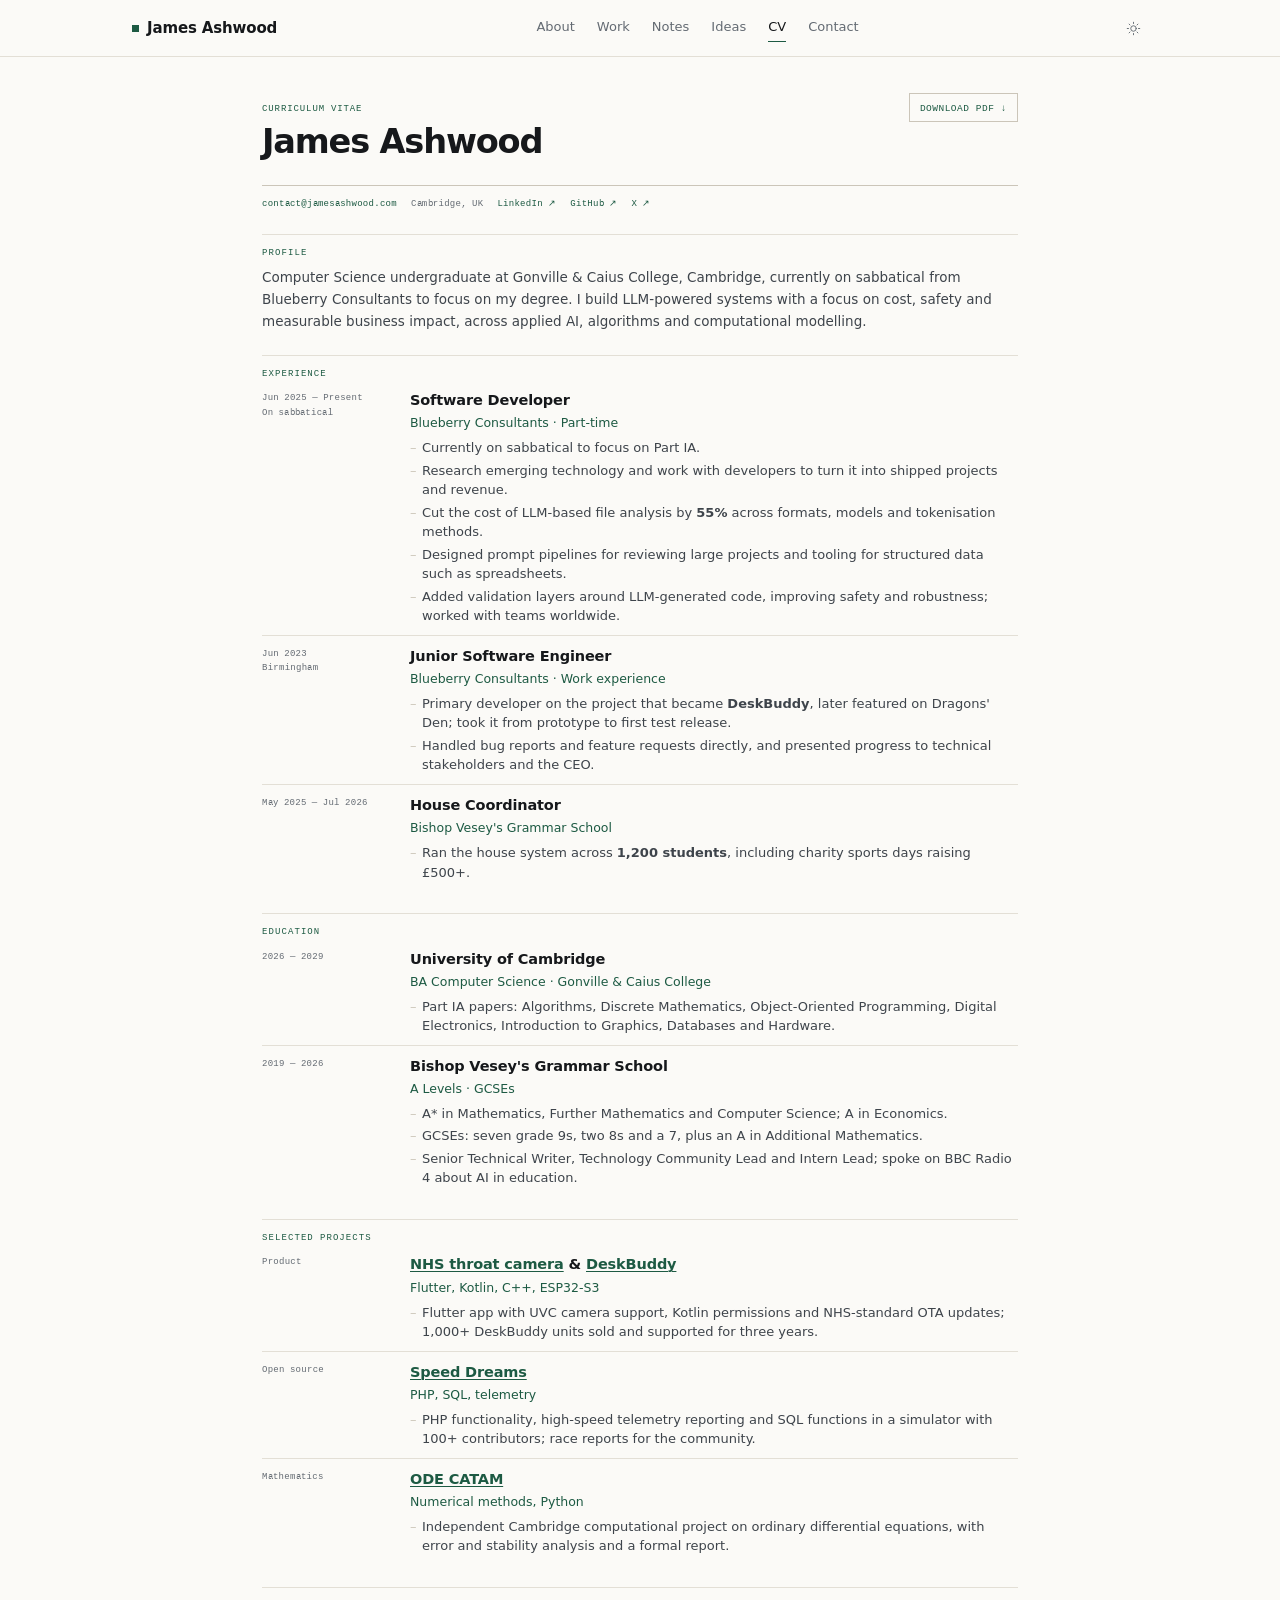
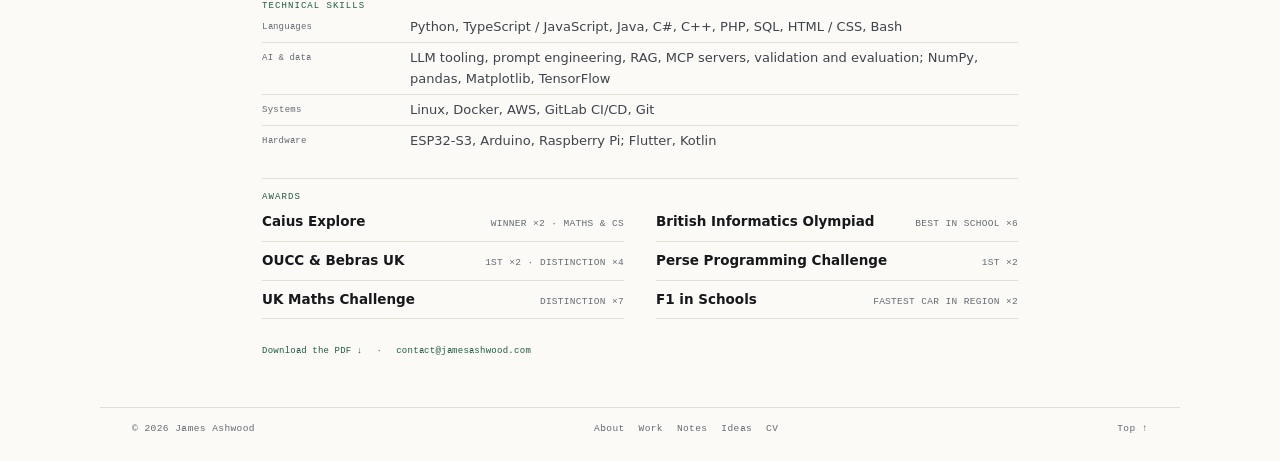
==== commit f0d12e97: "Refine portrait and replace Strata with One Million Chessboards" ====
--- a/cv/index.html
+++ b/cv/index.html
@@ -17,9 +17,9 @@
 <meta property="og:image" content="https://www.jamesashwood.com/assets/og.png">
 <meta name="twitter:card" content="summary_large_image">
 
-<link rel="icon" href="/assets/favicon.svg?v=5" type="image/svg+xml">
+<link rel="icon" href="/assets/favicon.svg?v=9" type="image/svg+xml">
 <link rel="preload" href="/assets/fonts/newsreader-latin.woff2" as="font" type="font/woff2" crossorigin>
-<link rel="stylesheet" href="/assets/styles.css?v=5">
+<link rel="stylesheet" href="/assets/styles.css?v=9">
 <script>
   (function () {
     try {
@@ -159,17 +159,6 @@
     <h2>Selected projects</h2>
 
     <div class="cv-role">
-      <div class="cv-when">2026</div>
-      <div>
-        <h3><a class="inline" href="/work/#strata">Strata</a></h3>
-        <p class="cv-org">Self-hosted geospatial workspace</p>
-        <ul>
-          <li>Docker Compose stack with PostGIS, FastAPI, Redis/RQ, React and MapLibre; private vector and raster layers, geotagged photo ingest and satellite embeddings.</li>
-        </ul>
-      </div>
-    </div>
-
-    <div class="cv-role">
       <div class="cv-when">Product</div>
       <div>
         <h3><a class="inline" href="/work/#nhs">NHS throat camera</a> &amp; <a class="inline" href="/work/#deskbuddy">DeskBuddy</a></h3>
@@ -244,6 +233,6 @@
   <a href="#top" class="to-top">Top <span aria-hidden="true">↑</span></a>
 </footer>
 
-<script src="/assets/main.js?v=5" defer></script>
+<script src="/assets/main.js?v=9" defer></script>
 </body>
 </html>
--- a/assets/styles.css
+++ b/assets/styles.css
@@ -1293,3 +1293,57 @@
   border-bottom: 1px solid transparent;
 }
 .cv-contact a:hover { border-color: var(--accent); }
+
+.idea p.idea-priority {
+  margin-top: 6px;
+  font-family: var(--mono);
+  font-size: 9px;
+  letter-spacing: 0.03em;
+  line-height: 1.6;
+  color: var(--muted);
+}
+
+/* Portrait -------------------------------------------------------------- */
+
+.intro-head {
+  display: flex;
+  align-items: flex-start;
+  justify-content: space-between;
+  gap: 24px;
+}
+
+.intro-title { min-width: 0; }
+
+.portrait {
+  flex: none;
+  width: 160px;
+  margin: 0;
+}
+
+.portrait img {
+  display: block;
+  width: 100%;
+  height: auto;
+  border: 1px solid var(--rule-strong);
+  border-radius: 2px;
+  background: var(--surface-2);
+  filter: saturate(0.92) contrast(1.02);
+}
+
+.portrait figcaption {
+  margin-top: 6px;
+  font-family: var(--mono);
+  font-size: 8.5px;
+  letter-spacing: 0.06em;
+  text-transform: uppercase;
+  color: var(--muted);
+}
+
+@media (max-width: 600px) {
+  .intro-head {
+    flex-direction: column-reverse;
+    align-items: flex-start;
+    gap: 14px;
+  }
+  .portrait { width: 112px; }
+}
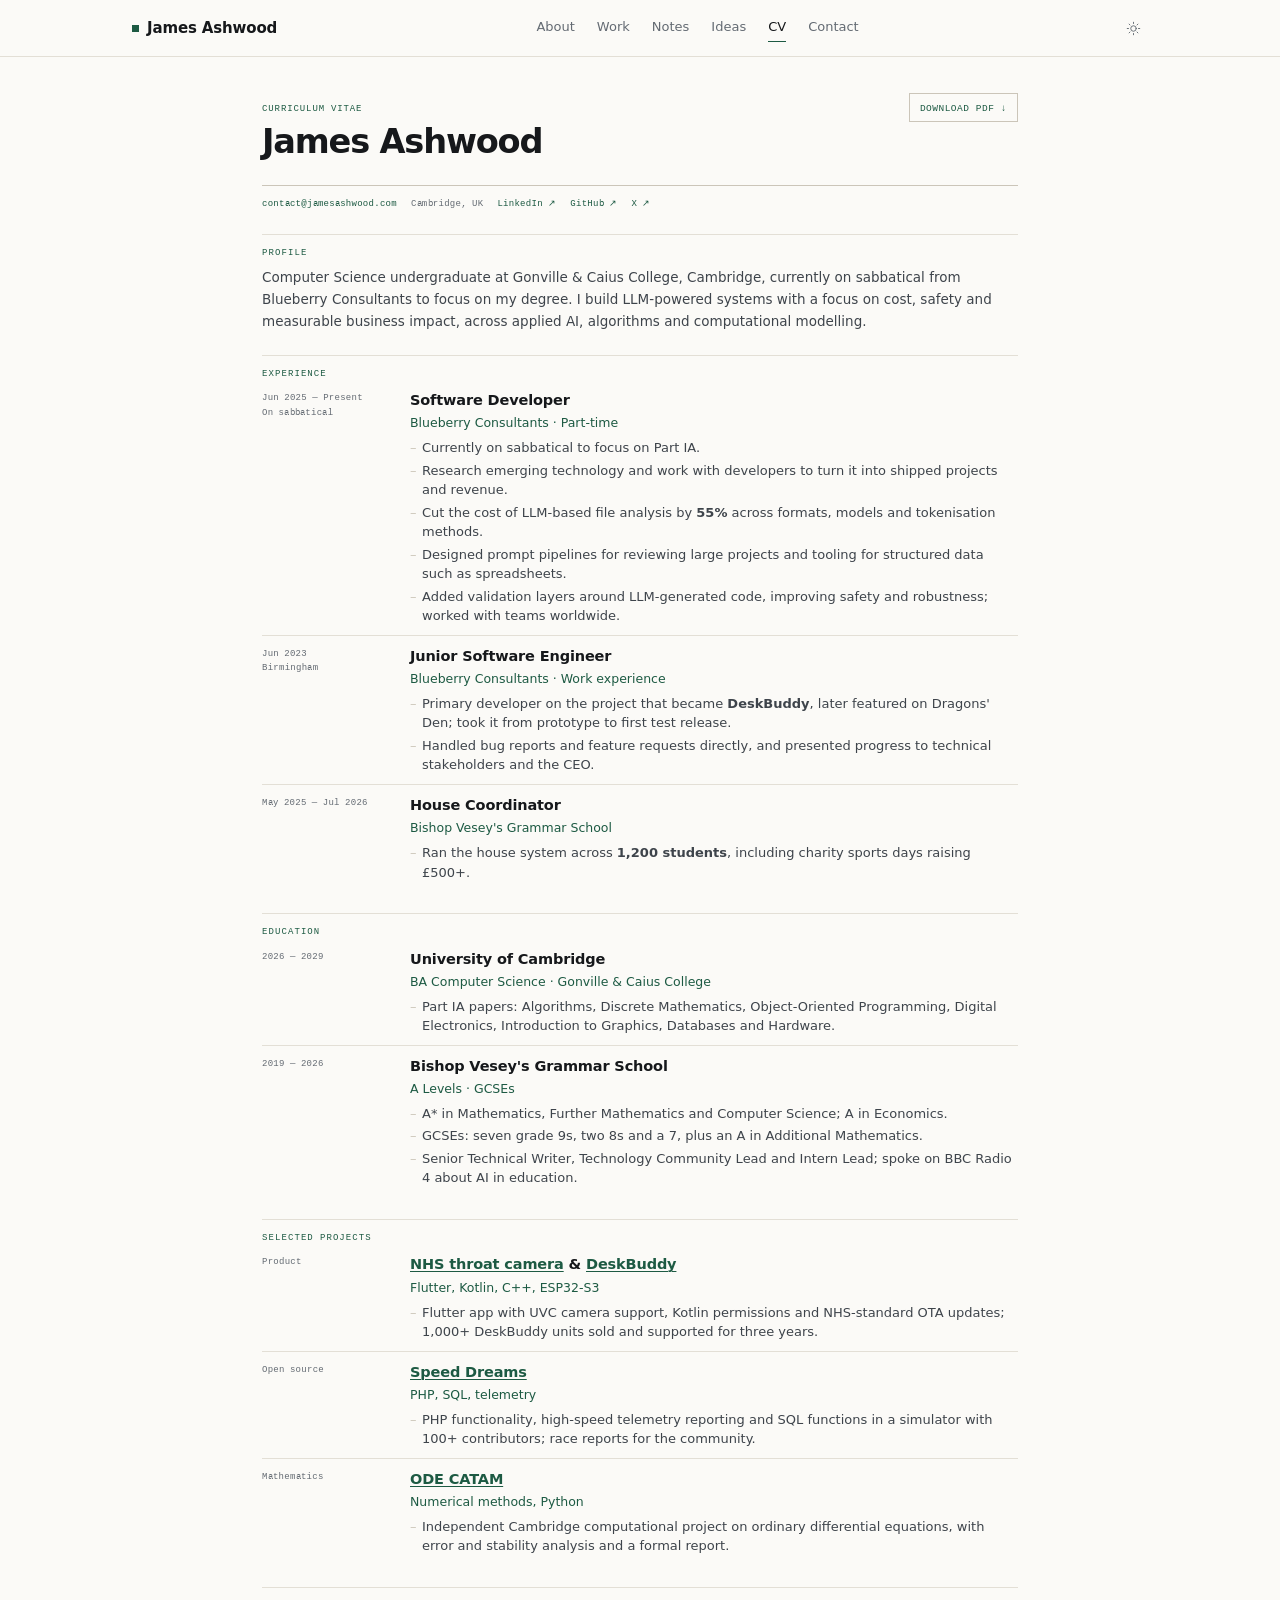
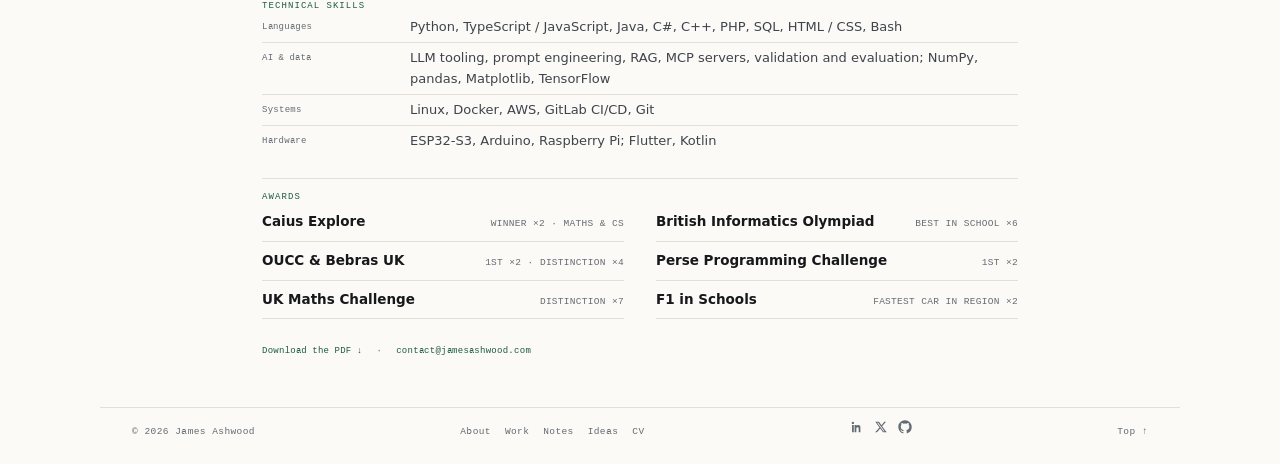
==== commit ae6158e1: "Add Anil-style social icon links" ====
--- a/cv/index.html
+++ b/cv/index.html
@@ -17,9 +17,9 @@
 <meta property="og:image" content="https://www.jamesashwood.com/assets/og.png">
 <meta name="twitter:card" content="summary_large_image">
 
-<link rel="icon" href="/assets/favicon.svg?v=9" type="image/svg+xml">
+<link rel="icon" href="/assets/favicon.svg?v=11" type="image/svg+xml">
 <link rel="preload" href="/assets/fonts/newsreader-latin.woff2" as="font" type="font/woff2" crossorigin>
-<link rel="stylesheet" href="/assets/styles.css?v=9">
+<link rel="stylesheet" href="/assets/styles.css?v=11">
 <script>
   (function () {
     try {
@@ -230,9 +230,14 @@
     <a href="/ideas/">Ideas</a>
     <a href="/cv/">CV</a>
   </nav>
+  <div class="footer-social" aria-label="Elsewhere">
+    <a href="https://www.linkedin.com/in/james-ashwood-80a840262/" target="_blank" rel="noopener" aria-label="LinkedIn" title="LinkedIn"><svg viewBox="0 0 24 24" aria-hidden="true"><path fill="currentColor" d="M6.94 5a2 2 0 1 1-4 0 2 2 0 0 1 4 0ZM3.5 8.5h3V21h-3V8.5Zm5 0h2.88v1.7h.04c.4-.75 1.38-1.54 2.84-1.54 3.04 0 3.6 2 3.6 4.6V21h-3v-5.6c0-1.33-.02-3.04-1.85-3.04-1.85 0-2.13 1.45-2.13 2.94V21h-3V8.5Z"/></svg></a>
+    <a href="https://x.com/JimmyAshwood" target="_blank" rel="noopener" aria-label="X" title="X"><svg viewBox="0 0 24 24" aria-hidden="true"><path fill="currentColor" d="M17.5 3h3.1l-6.77 7.74L21.8 21h-6.23l-4.88-6.38L5.2 21H2.1l7.24-8.28L2.2 3h6.39l4.41 5.83L17.5 3Zm-1.1 16.2h1.72L7.1 4.7H5.26L16.4 19.2Z"/></svg></a>
+    <a href="https://github.com/ja927cam" target="_blank" rel="noopener" aria-label="GitHub" title="GitHub"><svg viewBox="0 0 24 24" aria-hidden="true"><path fill="currentColor" d="M12 .5C5.65.5.5 5.65.5 12c0 5.08 3.29 9.39 7.86 10.91.58.11.79-.25.79-.55v-2.1c-3.2.7-3.88-1.36-3.88-1.36-.53-1.34-1.28-1.7-1.28-1.7-1.05-.72.08-.7.08-.7 1.16.08 1.77 1.19 1.77 1.19 1.03 1.77 2.7 1.26 3.36.96.1-.75.4-1.26.73-1.55-2.55-.29-5.23-1.28-5.23-5.7 0-1.26.45-2.29 1.19-3.1-.12-.29-.52-1.46.11-3.05 0 0 .97-.31 3.18 1.18a11 11 0 0 1 5.8 0c2.2-1.49 3.17-1.18 3.17-1.18.63 1.59.23 2.76.11 3.05.74.81 1.19 1.84 1.19 3.1 0 4.43-2.69 5.4-5.25 5.69.41.35.78 1.05.78 2.12v3.14c0 .3.21.66.8.55A11.5 11.5 0 0 0 23.5 12C23.5 5.65 18.35.5 12 .5Z"/></svg></a>
+  </div>
   <a href="#top" class="to-top">Top <span aria-hidden="true">↑</span></a>
 </footer>
 
-<script src="/assets/main.js?v=9" defer></script>
+<script src="/assets/main.js?v=11" defer></script>
 </body>
 </html>
--- a/assets/styles.css
+++ b/assets/styles.css
@@ -1347,3 +1347,47 @@
   }
   .portrait { width: 112px; }
 }
+
+/* Social icon lists */
+.social-list {
+  display: grid;
+  gap: 5px;
+}
+.social-list a {
+  display: flex;
+  align-items: center;
+  gap: 8px;
+  min-width: 0;
+  padding: 1px 0;
+  font-size: 12.5px;
+  line-height: 1.45;
+  color: var(--ink);
+  text-decoration: none;
+  transition: color 0.15s ease;
+}
+.social-list svg {
+  width: 14px;
+  height: 14px;
+  flex: none;
+  color: var(--muted);
+  transition: color 0.15s ease;
+}
+.social-list a:hover,
+.social-list a:hover svg { color: var(--accent); }
+.social-list span { overflow-wrap: anywhere; }
+
+.footer-social {
+  display: flex;
+  align-items: center;
+  gap: 10px;
+}
+.footer-social a {
+  display: grid;
+  place-items: center;
+  padding: 4px;
+  margin: -4px;
+  color: var(--muted);
+  transition: color 0.15s ease;
+}
+.footer-social a:hover { color: var(--accent); }
+.footer-social svg { width: 14px; height: 14px; }
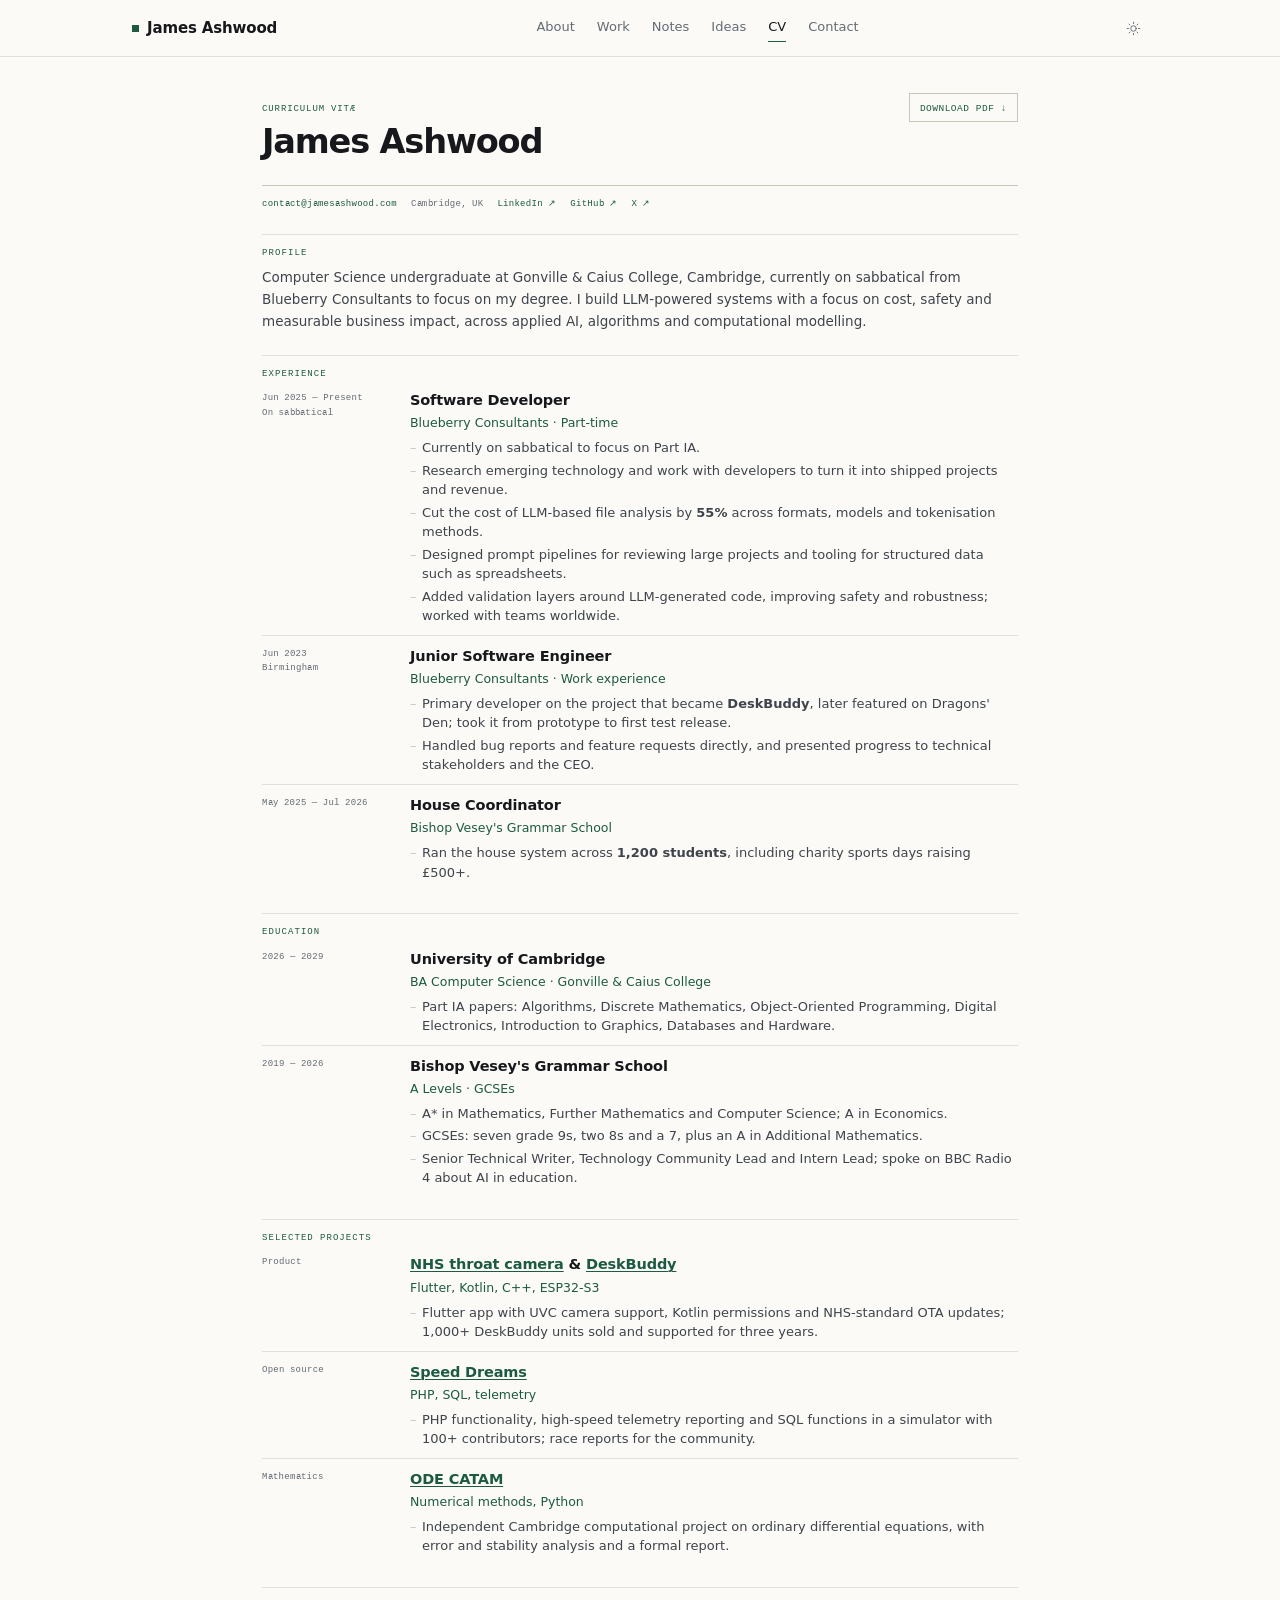
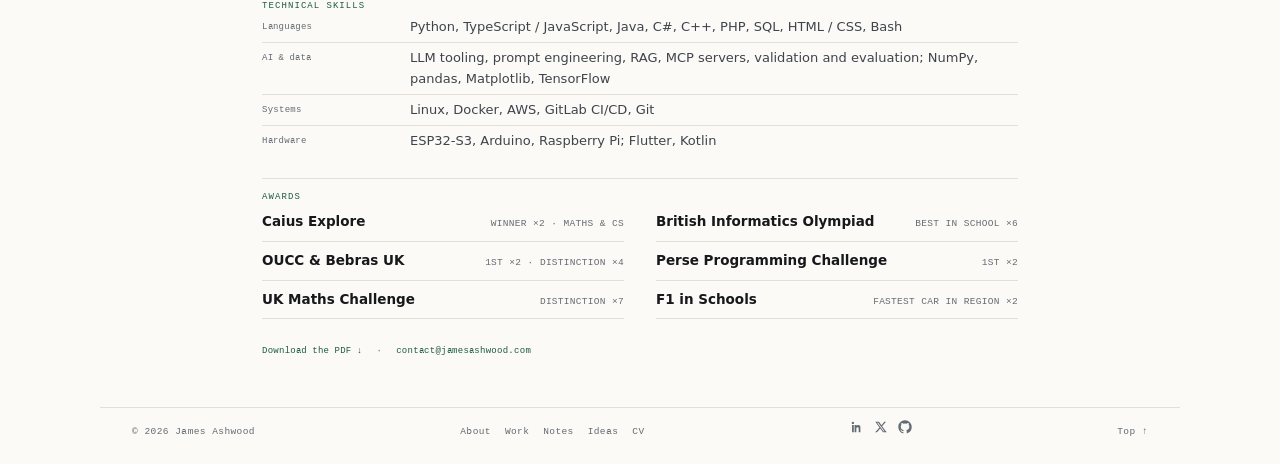
==== commit 1359a986: "Use the æ ligature in Curriculum Vitæ" ====
--- a/cv/index.html
+++ b/cv/index.html
@@ -4,7 +4,7 @@
 <meta charset="utf-8">
 <meta name="viewport" content="width=device-width, initial-scale=1">
 <title>CV — James Ashwood</title>
-<meta name="description" content="Curriculum vitae for James Ashwood: software engineer and Computer Science undergraduate at Gonville &amp; Caius, Cambridge.">
+<meta name="description" content="Curriculum vitæ for James Ashwood: software engineer and Computer Science undergraduate at Gonville &amp; Caius, Cambridge.">
 <link rel="canonical" href="https://www.jamesashwood.com/cv/">
 <meta name="author" content="James Ashwood">
 <meta name="theme-color" content="#fbfaf7" media="(prefers-color-scheme: light)">
@@ -61,7 +61,7 @@
 <main id="main" class="cv-page">
   <header class="cv-top">
     <div>
-      <p class="page-kicker">Curriculum vitae</p>
+      <p class="page-kicker">Curriculum Vitæ</p>
       <h1>James Ashwood</h1>
     </div>
     <a class="cv-download" href="/cv/james-ashwood-cv.pdf" target="_blank" rel="noopener">Download PDF ↓</a>
